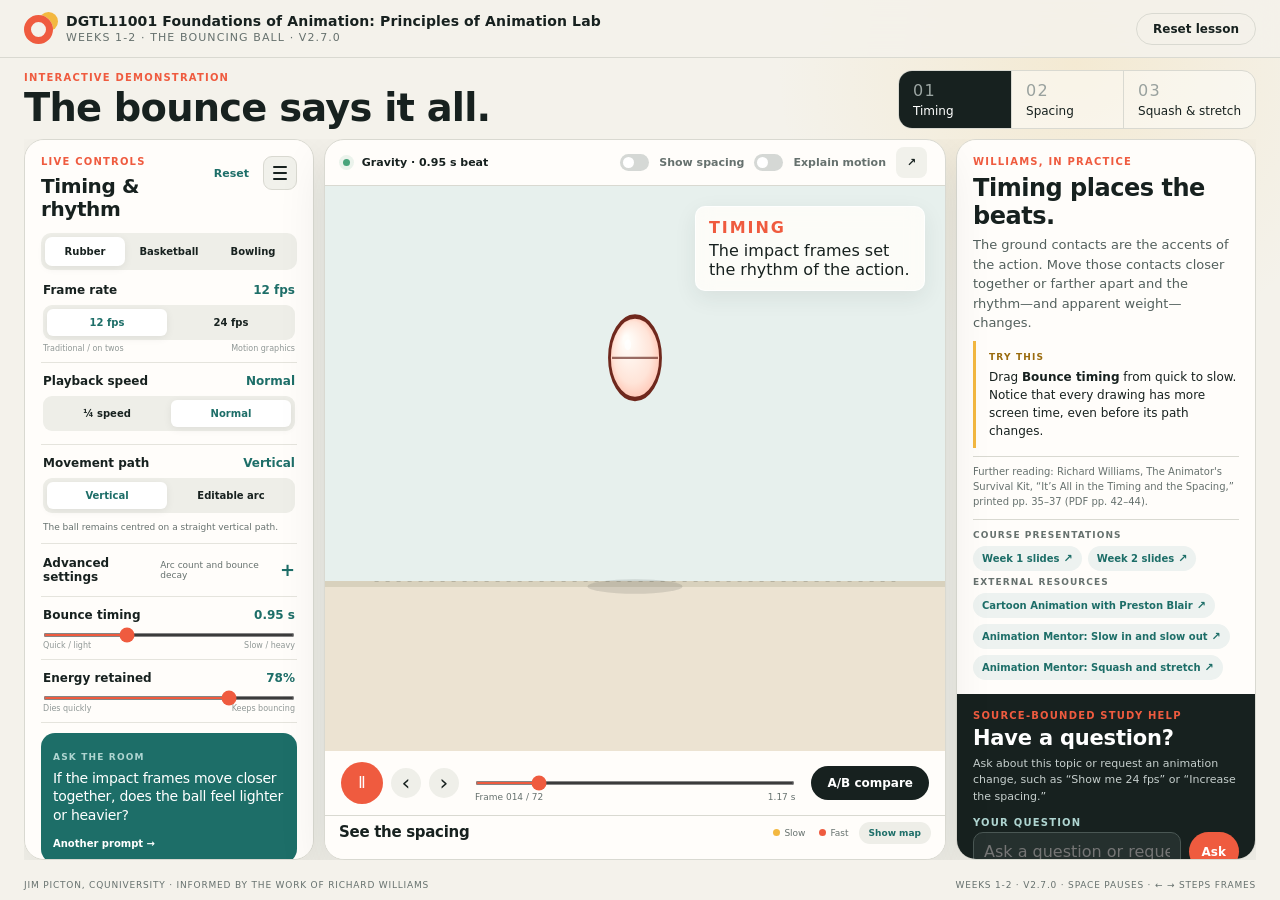
==== index.html @ 155cbda6 "Fixed Arcs activity" ====
<!doctype html>
<html lang="en">
<head>
  <meta charset="utf-8">
  <meta name="viewport" content="width=device-width, initial-scale=1">
  <title>DGTL11001 Foundations of Animation: Principles of Animation Lab</title>
  <meta name="description" content="An interactive teaching utility for timing, spacing, slow in and out, and squash and stretch.">
  <link rel="stylesheet" href="styles.css">
</head>
<body>
  <header class="topbar">
    <div class="brand">
      <span class="brand-mark" aria-hidden="true"></span>
      <div><strong>DGTL11001 Foundations of Animation: Principles of Animation Lab</strong><span>Weeks 1-2 · The bouncing ball · v1.7.0</span></div>
    </div>
    <button class="button ghost" id="resetAll">Reset lesson</button>
  </header>

  <main>
    <section class="intro">
      <p class="eyebrow">Interactive demonstration</p>
      <h1>The bounce says it all.</h1>
      <p class="lede">Change one principle at a time. Watch the motion, pause on a frame, then reveal the spacing that created it.</p>
      <div class="principle-tabs" role="tablist" aria-label="Teaching focus">
        <button class="tab active" data-focus="timing">01 <span>Timing</span></button>
        <button class="tab" data-focus="spacing">02 <span>Spacing</span></button>
        <button class="tab" data-focus="squash">03 <span>Squash & stretch</span></button>
      </div>
    </section>

    <div class="workspace-grid" id="workspaceGrid">
    <section class="lab-grid">
      <div class="stage-card" id="stageCard">
        <div class="stage-toolbar">
          <div>
            <span class="status-dot"></span>
            <span id="motionLabel">Natural bounce</span>
          </div>
          <div class="toolbar-actions">
            <label class="toggle"><input type="checkbox" id="onionToggle"><span></span>Show spacing</label>
            <label class="toggle"><input type="checkbox" id="explainToggle"><span></span>Explain motion</label>
            <button class="icon-button" id="fullscreenBtn" aria-label="Expand stage" title="Expand stage">↗</button>
          </div>
        </div>
        <div class="canvas-wrap" id="canvasWrap">
          <canvas id="stage" aria-label="Animated bouncing ball demonstration"></canvas>
          <div class="stage-note" id="stageNote"><strong>Timing</strong><span>The impact frames set the rhythm of the action.</span></div>
        </div>
        <div class="transport">
          <button class="play-button" id="playBtn" aria-label="Pause animation">Ⅱ</button>
          <button class="step-button" id="prevFrame" aria-label="Previous frame">‹</button>
          <button class="step-button" id="nextFrame" aria-label="Next frame">›</button>
          <div class="scrubber-wrap">
            <input id="scrubber" type="range" min="0" max="143" value="0" aria-label="Animation frame">
            <div class="scrubber-meta"><span id="frameReadout">Frame 001 / 144</span><span id="timeReadout">0.00 s</span></div>
          </div>
          <button class="button compare" id="compareBtn">A/B compare</button>
        </div>
        <article class="spacing-card embedded-spacing drawer-collapsed" id="spacingDrawer">
          <div class="card-heading"><div><p class="eyebrow">Frame map</p><h2>See the spacing</h2></div><div class="drawer-actions"><div class="legend"><span><i class="dot slow"></i>Slow</span><span><i class="dot fast"></i>Fast</span></div><button class="drawer-toggle" id="spacingDrawerToggle" aria-expanded="false" aria-controls="spacingContent">Show map</button></div></div>
          <div class="spacing-content" id="spacingContent">
            <canvas id="spacingMap" aria-label="Diagram of sequential ball positions"></canvas>
            <p class="caption">Close positions read as slow movement. Wide gaps read as fast movement. The frame rate has not changed.</p>
          </div>
        </article>
      </div>

      <aside class="controls-card" id="controlsCard">
        <div class="panel-heading"><div class="control-heading-copy"><p class="eyebrow">Live controls</p><h2 id="controlTitle">Timing & rhythm</h2></div><div class="panel-actions"><button class="text-button" id="resetFocus">Reset</button><button class="dock-button" id="controlsDockToggle" aria-label="Collapse live controls" aria-expanded="true" title="Collapse live controls"><span></span><span></span><span></span></button></div></div>

        <div class="preset-row" aria-label="Material presets">
          <button class="preset active" data-preset="rubber">Rubber</button>
          <button class="preset" data-preset="basketball">Basketball</button>
          <button class="preset" data-preset="bowling">Bowling</button>
        </div>

        <div class="control-group always-visible">
          <label><span>Frame rate</span><output id="fpsOut">12 fps</output></label>
          <div class="choice-row" aria-label="Frame rate">
            <button class="choice active" data-fps="12">12 fps</button>
            <button class="choice" data-fps="24">24 fps</button>
          </div>
          <div class="range-labels"><span>Traditional / on twos</span><span>Motion graphics</span></div>
        </div>
        <div class="control-group always-visible">
          <label><span>Playback speed</span><output id="speedOut">Normal</output></label>
          <div class="choice-row" aria-label="Playback speed">
            <button class="choice" data-speed="0.25">¼ speed</button>
            <button class="choice active" data-speed="1">Normal</button>
          </div>
        </div>
        <div class="control-group always-visible">
          <label><span>Movement path</span><output id="pathOut">Vertical</output></label>
          <div class="choice-row" aria-label="Movement path">
            <button class="choice active" data-path="vertical">Vertical</button>
            <button class="choice" data-path="arc">Editable arc</button>
          </div>
          <p class="control-help" id="pathHelp">Drag the three path points on the stage to set the contacts and apex.</p>
        </div>
        <details class="advanced-controls" id="advancedControls">
          <summary><span>Advanced settings</span><small>Arc count and bounce decay</small></summary>
        <div class="control-group always-visible hidden" id="arcCountGroup">
          <label for="arcCount"><span>Arc bounces</span><output id="arcCountOut">3</output></label>
          <input id="arcCount" type="range" min="1" max="6" step="1" value="3">
          <div class="range-labels"><span>Single arc</span><span>Six bounces</span></div>
          <p class="control-help">Each generated arc retains the selected percentage of energy.</p>
        </div>
        <div class="control-group always-visible" id="verticalLoopGroup">
          <label><span>Vertical bounce</span><output id="loopOut">Constant</output></label>
          <div class="choice-row" aria-label="Vertical bounce behaviour">
            <button class="choice" data-loop="decay">Decay</button>
            <button class="choice active" data-loop="constant">Constant height</button>
          </div>
          <p class="control-help">Constant height creates a seamless repeating exercise loop.</p>
        </div>
        </details>

        <div class="control-group" data-groups="timing">
          <label for="tempo"><span>Bounce timing</span><output id="tempoOut">0.95 s</output></label>
          <input id="tempo" type="range" min="0.55" max="1.8" step="0.05" value="0.95">
          <div class="range-labels"><span>Quick / light</span><span>Slow / heavy</span></div>
        </div>
        <div class="control-group" data-groups="timing spacing">
          <label for="decay"><span>Energy retained</span><output id="decayOut">78%</output></label>
          <input id="decay" type="range" min="35" max="92" step="1" value="78">
          <div class="range-labels"><span>Dies quickly</span><span>Keeps bouncing</span></div>
        </div>
        <div class="control-group" data-groups="spacing">
          <label for="spacing"><span>Spacing model</span><output id="spacingOut">Gravity</output></label>
          <input id="spacing" type="range" min="0" max="2" step="1" value="2">
          <div class="segmented-labels"><span>Even</span><span>Soft</span><span>Gravity</span></div>
        </div>
        <div class="control-group" data-groups="squash">
          <label for="squash"><span>Squash & stretch</span><output id="squashOut">48%</output></label>
          <input id="squash" type="range" min="0" max="80" step="1" value="48">
          <div class="range-labels"><span>Rigid</span><span>Elastic</span></div>
        </div>
        <div class="control-group" data-groups="squash">
          <label for="impact"><span>Impact duration</span><output id="impactOut">4 fr</output></label>
          <input id="impact" type="range" min="1" max="8" step="1" value="4">
          <div class="range-labels"><span>Snappy</span><span>Soft</span></div>
        </div>

        <div class="question-card"><span>Ask the room</span><p id="promptText">If the impact frames stay fixed, what can spacing alone change?</p><button id="newPrompt">Another prompt →</button></div>
      </aside>
    </section>

    <section class="readout-grid">
      <article class="lesson-card">
        <p class="eyebrow">Williams, in practice</p>
        <h2 id="lessonTitle">Timing places the beats.</h2>
        <p id="lessonCopy">The ground contacts are the accents of the action. Move those contacts closer together or farther apart and the rhythm—and apparent weight—changes.</p>
        <div class="lesson-callout"><span>Try this</span><p id="tryThis">Drag <b>Bounce timing</b> from quick to slow. Notice that every drawing has more screen time, even before its path changes.</p></div>
        <p class="source-note" id="sourceNote">Further reading: Richard Williams, <cite>The Animator's Survival Kit</cite>, “It’s All in the Timing and the Spacing,” printed pp. 35–37.</p>
        <nav class="course-resources" aria-label="Course presentations">
          <span>Course presentations</span>
          <a href="https://docs.google.com/presentation/d/1iBo5OyaN4sjvoCp92qWSaAlMNOlbYj4q3wPBBEreIAo/edit?slide=id.gc6f73a04f_0_0#slide=id.gc6f73a04f_0_0" target="_blank" rel="noopener">Week 1 slides <b>↗</b></a>
          <a href="https://docs.google.com/presentation/d/148BvL4nyMlw9BvBBL7QyGmwcDrSj25bIpliIRhYz2Uc/edit?slide=id.gb1fca5a94a_0_56#slide=id.gb1fca5a94a_0_56" target="_blank" rel="noopener">Week 2 slides <b>↗</b></a>
          <span>External Resources</span>
          <a href="https://www.oreilly.com/library/view/cartoon-animation-with/9781633228917/" target="_blank" rel="noopener">Cartoon Animation with Preston Blair <b>↗</b></a>
          <a href="https://www.animationmentor.com/blog/slow-in-and-slow-out-the-12-basic-principles-of-animation/" target="_blank" rel="noopener">Animation Mentor: Slow in and slow out <b>↗</b></a>
          <a href="https://www.animationmentor.com/blog/squash-and-stretch-the-12-basic-principles-of-animation/page/25/?et_blog=&amp;targetCategory=All" target="_blank" rel="noopener">Animation Mentor: Squash and stretch <b>↗</b></a>
        </nav>
        <div class="integrated-question" aria-labelledby="questionTitle">
          <p class="eyebrow">Source-bounded study help</p>
          <h3 id="questionTitle">Have a question?</h3>
          <p>Ask about this topic or request an animation change, such as “Show me 24 fps” or “Increase the spacing.”</p>
          <form class="question-form" id="studentQuestionForm">
            <label for="studentQuestion">Your question</label>
            <div class="question-entry">
              <input id="studentQuestion" type="text" autocomplete="off" placeholder="Ask a question or request a change…" required>
              <button class="button" type="submit">Ask</button>
            </div>
            <div class="source-answer hidden" id="sourceAnswer" aria-live="polite">
              <strong>Williams-grounded answers</strong>
              <span>I can explain Williams' principles and adjust recognised animation settings while we explore your question.</span>
              <div class="answer-resources" id="answerResources"></div>
            </div>
          </form>
        </div>
      </article>
    </section>
    </div>
  </main>

  <footer><span>Jim Picton, CQUniversity · Informed by the work of Richard Williams</span><span>Weeks 1-2 · v1.7.0 · Space pauses · ← → steps frames</span></footer>
  <script src="app.js?v=2.7.0"></script>
</body>
</html>
---- styles.css ----
:root{--ink:#17211f;--muted:#66716e;--paper:#f4f2eb;--card:#fffdfa;--line:#d9d9d1;--accent:#ef5b3f;--teal:#1d6e68;--yellow:#f3b840;--shadow:0 18px 50px rgba(26,38,35,.09)}
*{box-sizing:border-box}html{background:var(--paper);color:var(--ink);font-family:Inter,ui-sans-serif,system-ui,-apple-system,"Segoe UI",sans-serif}body{margin:0;background:radial-gradient(circle at 84% 7%,rgba(243,184,64,.14),transparent 22%),var(--paper)}button,input{font:inherit}button{color:inherit}.topbar{height:76px;padding:0 clamp(24px,4vw,72px);display:flex;align-items:center;justify-content:space-between;border-bottom:1px solid var(--line);background:rgba(244,242,235,.88);backdrop-filter:blur(14px);position:sticky;top:0;z-index:5}.brand{display:flex;align-items:center;gap:13px}.brand-mark{width:29px;height:29px;border:7px solid var(--accent);border-radius:50%;box-shadow:10px -8px 0 -5px var(--yellow)}.brand strong,.brand span{display:block}.brand strong{font-size:14px;letter-spacing:.01em}.brand span{font-size:11px;color:var(--muted);margin-top:2px;text-transform:uppercase;letter-spacing:.1em}.button,.icon-button,.step-button,.play-button,.text-button,.preset,.tab,.question-card button{border:0;cursor:pointer}.button{border-radius:999px;padding:10px 16px;font-size:12px;font-weight:700}.ghost{background:transparent;border:1px solid var(--line)}main{max-width:1440px;margin:auto;padding:56px clamp(24px,4vw,72px) 30px}.intro{display:grid;grid-template-columns:minmax(420px,1fr) auto;grid-template-areas:"eye tabs" "title tabs" "lede tabs";gap:4px 48px;align-items:end;margin-bottom:35px}.eyebrow{grid-area:eye;text-transform:uppercase;letter-spacing:.14em;font-weight:800;font-size:10px;color:var(--accent);margin:0 0 8px}.intro h1{grid-area:title;font-family:Georgia,serif;font-size:clamp(42px,5vw,72px);font-weight:500;letter-spacing:-.045em;line-height:.98;margin:0}.lede{grid-area:lede;max-width:720px;color:var(--muted);font-size:15px;line-height:1.55;margin:14px 0 0}.principle-tabs{grid-area:tabs;display:flex;align-items:stretch;border:1px solid var(--line);border-radius:14px;overflow:hidden;background:rgba(255,255,255,.45)}.tab{min-width:126px;text-align:left;padding:14px 18px;background:transparent;color:#99a19e;font:700 10px/1.2 inherit;letter-spacing:.08em}.tab+ .tab{border-left:1px solid var(--line)}.tab span{display:block;color:var(--ink);font-size:12px;letter-spacing:0;margin-top:7px}.tab.active{background:var(--ink);color:#9ca6a3}.tab.active span{color:white}.lab-grid{display:grid;grid-template-columns:minmax(0,2fr) minmax(310px,.75fr);gap:20px}.stage-card,.controls-card,.spacing-card,.lesson-card{background:var(--card);border:1px solid var(--line);border-radius:20px;box-shadow:var(--shadow);overflow:hidden}.stage-toolbar{height:58px;display:flex;align-items:center;justify-content:space-between;padding:0 18px;border-bottom:1px solid var(--line);font-size:11px;font-weight:750}.status-dot{display:inline-block;width:7px;height:7px;border-radius:50%;background:#48a47b;margin-right:8px;box-shadow:0 0 0 4px rgba(72,164,123,.11)}.toolbar-actions,.toggle{display:flex;align-items:center;gap:10px}.toggle{cursor:pointer;color:var(--muted);font-weight:600}.toggle input{display:none}.toggle>span{width:29px;height:17px;border-radius:20px;background:#d5d8d5;position:relative}.toggle>span:after{content:"";position:absolute;width:11px;height:11px;border-radius:50%;background:white;left:3px;top:3px;transition:.2s}.toggle input:checked+span{background:var(--teal)}.toggle input:checked+span:after{transform:translateX(12px)}.icon-button{width:31px;height:31px;border-radius:8px;background:#f1f1eb}.canvas-wrap{height:clamp(390px,43vw,590px);position:relative;background:linear-gradient(#e7f0ed 0 70%,#d8d1bd 70% 71%,#ece3d2 71%);overflow:hidden}.canvas-wrap canvas{width:100%;height:100%;display:block}.stage-note{position:absolute;left:20px;top:20px;max-width:230px;padding:11px 13px;border-radius:10px;background:rgba(255,253,250,.88);backdrop-filter:blur(9px);border:1px solid rgba(255,255,255,.75);box-shadow:0 7px 22px rgba(34,51,47,.08)}.stage-note strong,.stage-note span{display:block}.stage-note strong{font:700 10px/1.2 inherit;text-transform:uppercase;letter-spacing:.12em;color:var(--accent);margin-bottom:4px}.stage-note span{font:600 11px/1.35 inherit}.transport{min-height:76px;display:flex;align-items:center;gap:8px;padding:12px 16px}.play-button{width:42px;height:42px;border-radius:50%;background:var(--accent);color:white;font-size:15px}.step-button{width:30px;height:30px;background:#efefe9;border-radius:50%;font-size:22px;line-height:1}.scrubber-wrap{flex:1;padding:0 8px}.scrubber-wrap input{width:100%}.scrubber-meta{display:flex;justify-content:space-between;font-size:9px;color:var(--muted);font-variant-numeric:tabular-nums;margin-top:3px}.compare{background:var(--ink);color:white}.controls-card{padding:22px;display:flex;flex-direction:column}.panel-heading,.card-heading{display:flex;justify-content:space-between;align-items:flex-start}.panel-heading h2,.card-heading h2,.lesson-card h2{font:500 24px/1.1 Georgia,serif;margin:0}.text-button{background:none;color:var(--teal);font-size:11px;font-weight:750}.preset-row{display:grid;grid-template-columns:repeat(3,1fr);gap:4px;background:#eeeee8;border-radius:10px;padding:4px;margin:22px 0 7px}.preset{padding:9px 5px;background:transparent;border-radius:7px;font-size:10px;font-weight:700}.preset.active{background:white;box-shadow:0 2px 8px rgba(0,0,0,.07)}.control-group{padding:19px 2px 16px;border-bottom:1px solid #e5e4dd}.control-group.hidden{display:none}.control-group label{display:flex;justify-content:space-between;font-size:12px;font-weight:750}.control-group output{color:var(--teal);font-variant-numeric:tabular-nums}.control-group input,.scrubber-wrap input{accent-color:var(--accent);height:4px;margin:16px 0 4px}.control-group input{width:100%}.range-labels,.segmented-labels{display:flex;justify-content:space-between;font-size:8px;color:#909896}.question-card{margin-top:auto;background:var(--teal);color:white;border-radius:14px;padding:18px;margin-top:20px}.question-card>span,.lesson-callout>span{font-size:9px;text-transform:uppercase;letter-spacing:.13em;font-weight:800;color:#afd5d1}.question-card p{font:500 16px/1.32 Georgia,serif;margin:8px 0 14px}.question-card button{background:none;color:white;padding:0;font-size:10px;font-weight:750}.readout-grid{display:grid;grid-template-columns:1.55fr 1fr;gap:20px;margin-top:20px}.spacing-card,.lesson-card{padding:24px}.spacing-card canvas{width:100%;height:160px;display:block;margin-top:10px}.legend{display:flex;gap:14px;font-size:9px;color:var(--muted)}.dot{width:7px;height:7px;border-radius:50%;display:inline-block;margin-right:4px}.slow{background:var(--yellow)}.fast{background:var(--accent)}.caption,.source-note{font-size:10px;line-height:1.5;color:var(--muted);margin:6px 0 0}.lesson-card h2{font-size:29px;margin:7px 0 9px}.lesson-card>p:not(.eyebrow,.source-note){font-size:12px;line-height:1.55;color:var(--muted)}.lesson-callout{border-left:3px solid var(--yellow);padding:8px 0 8px 13px;margin:17px 0}.lesson-callout span{color:#9a6b0d}.lesson-callout p{font-size:11px;line-height:1.45;margin:4px 0}.source-note{border-top:1px solid var(--line);padding-top:12px}footer{max-width:1440px;margin:auto;padding:20px clamp(24px,4vw,72px) 35px;display:flex;justify-content:space-between;color:var(--muted);font-size:9px;text-transform:uppercase;letter-spacing:.09em}.canvas-wrap:fullscreen{height:100vh;background:linear-gradient(#e7f0ed 0 76%,#d8d1bd 76% 77%,#ece3d2 77%)}
@media(max-width:900px){.intro{grid-template-columns:1fr;grid-template-areas:"eye" "title" "lede" "tabs"}.principle-tabs{margin-top:20px}.lab-grid,.readout-grid{grid-template-columns:1fr}.controls-card{min-height:650px}.canvas-wrap{height:460px}}
@media(max-width:560px){main{padding-inline:14px}.topbar{padding-inline:14px}.brand span,.ghost{display:none}.principle-tabs{overflow:auto}.tab{min-width:112px}.transport{flex-wrap:wrap}.scrubber-wrap{order:3;flex-basis:100%}.compare{margin-left:auto}.canvas-wrap{height:390px}.stage-note{max-width:190px}.readout-grid{display:block}.lesson-card{margin-top:16px}}
.choice-row{display:grid;grid-template-columns:1fr 1fr;gap:4px;background:#eeeee8;border-radius:9px;padding:4px;margin:13px 0 6px}.choice{border:0;border-radius:6px;background:transparent;padding:8px 6px;cursor:pointer;font-size:10px;font-weight:750}.choice.active{background:white;color:var(--teal);box-shadow:0 2px 8px rgba(0,0,0,.07)}.control-help{font-size:9px;line-height:1.4;color:var(--muted);margin:8px 0 0}.canvas-wrap.path-editing canvas{cursor:grab}.canvas-wrap.path-editing canvas:active{cursor:grabbing}
.question-panel{display:grid;grid-template-columns:.8fr 1.2fr;gap:36px;margin-top:20px;padding:28px;background:var(--ink);color:white;border-radius:20px;box-shadow:var(--shadow)}.question-intro h2{font:500 32px/1.05 Georgia,serif;margin:7px 0 10px}.question-intro>p:not(.eyebrow){max-width:520px;color:#b9c3c0;font-size:12px;line-height:1.6;margin:0}.question-form label{display:block;font-size:10px;font-weight:800;text-transform:uppercase;letter-spacing:.11em;color:#afd5d1;margin-bottom:8px}.question-entry{display:flex;gap:8px}.question-entry input{min-width:0;flex:1;border:1px solid #4a5754;border-radius:10px;background:#25302e;color:white;padding:12px 13px;outline:none}.question-entry input:focus{border-color:var(--yellow)}.question-entry .button{background:var(--accent);color:white;padding-inline:22px}.source-answer{display:flex;flex-direction:column;gap:4px;margin-top:12px;padding:13px 14px;border-radius:10px;background:#25302e;border-left:3px solid var(--yellow)}.source-answer strong{font-size:10px;color:var(--yellow);text-transform:uppercase;letter-spacing:.1em}.source-answer span{font-size:11px;line-height:1.5;color:#d5dcda}
@media(max-width:760px){.question-panel{grid-template-columns:1fr}.question-entry{flex-direction:column}.question-entry .button{align-self:flex-start}}
footer{flex-wrap:wrap;gap:10px 24px}
.workspace-grid{display:grid;grid-template-columns:minmax(0,2fr) minmax(310px,.75fr);gap:20px;align-items:start;transition:grid-template-columns .25s ease}.workspace-grid>.lab-grid,.workspace-grid>.readout-grid{display:contents}.workspace-grid .stage-card{grid-column:1;grid-row:1}.workspace-grid .controls-card{grid-column:2;grid-row:1;max-height:calc(100vh - 110px);overflow-y:auto}.workspace-grid .spacing-card{grid-column:1;grid-row:2}.workspace-grid .lesson-card{grid-column:2;grid-row:2}.panel-actions{display:flex;align-items:center;gap:8px}.dock-button{width:34px;height:34px;border:1px solid var(--line);border-radius:9px;background:#f1f1eb;display:flex;flex-direction:column;align-items:center;justify-content:center;gap:4px;cursor:pointer}.dock-button span{display:block;width:14px;height:2px;border-radius:2px;background:var(--ink)}.workspace-grid.controls-collapsed{grid-template-columns:minmax(0,1fr) 64px}.controls-card.collapsed{padding:10px;min-height:64px;align-self:start;position:sticky;top:92px;overflow:visible}.controls-card.collapsed>:not(.panel-heading){display:none}.controls-card.collapsed .control-heading-copy,.controls-card.collapsed #resetFocus{display:none}.controls-card.collapsed .panel-heading{justify-content:center}.controls-card.collapsed .panel-actions{display:block}.workspace-grid.controls-collapsed .lesson-card{grid-column:1;grid-row:3}
.workspace-grid>.question-panel{grid-column:1/-1}
@media(max-width:900px){.workspace-grid,.workspace-grid.controls-collapsed{display:block}.workspace-grid>.lab-grid,.workspace-grid>.readout-grid{display:grid}.workspace-grid .stage-card,.workspace-grid .controls-card,.workspace-grid .spacing-card,.workspace-grid .lesson-card,.workspace-grid.controls-collapsed .lesson-card{grid-column:auto;grid-row:auto}.workspace-grid .controls-card{max-height:none;overflow:visible}.controls-card.collapsed{position:static;margin-top:20px}.readout-grid{margin-top:20px}}
@media(min-width:1100px) and (min-height:780px){html,body{height:100%;overflow:hidden}body{display:grid;grid-template-rows:58px minmax(0,1fr) 30px}.topbar{height:58px;padding-inline:24px;position:relative}.topbar .button{padding-block:8px}main{width:100%;max-width:none;min-height:0;padding:12px 24px 10px;display:grid;grid-template-rows:auto minmax(0,1fr);gap:10px}.intro{grid-template-columns:minmax(0,1fr) auto;grid-template-areas:"eye tabs" "title tabs";margin:0;gap:0 28px;align-items:center}.intro .eyebrow{margin-bottom:3px}.intro h1{font-size:clamp(30px,3vw,46px);line-height:1}.intro .lede{display:none}.principle-tabs{align-self:center}.tab{min-width:112px;padding:10px 14px}.tab span{margin-top:4px}.workspace-grid{min-height:0;height:100%;grid-template-columns:minmax(0,1fr) clamp(310px,25vw,390px);grid-template-rows:minmax(250px,1fr) minmax(155px,.42fr) minmax(178px,.48fr);gap:10px}.workspace-grid .stage-card{grid-column:1;grid-row:1 / span 2;min-height:0;display:grid;grid-template-rows:46px minmax(0,1fr) 64px}.stage-toolbar{height:46px}.canvas-wrap{height:auto;min-height:0}.transport{min-height:64px;padding-block:8px}.workspace-grid .controls-card{grid-column:2;grid-row:1;max-height:none;height:100%;min-height:0;padding:16px;overflow-y:auto}.panel-heading h2{font-size:20px}.preset-row{margin:12px 0 2px}.control-group{padding:11px 2px 9px}.control-group input{margin:10px 0 2px}.choice-row{margin:8px 0 4px}.question-card{padding:12px;margin-top:10px}.question-card p{font-size:14px;margin:5px 0 8px}.workspace-grid .lesson-card{grid-column:2;grid-row:2;padding:16px;min-height:0;overflow:auto}.lesson-card h2{font-size:23px;margin:4px 0 5px}.lesson-card>p:not(.eyebrow,.source-note){margin:5px 0;font-size:11px}.lesson-callout{margin:8px 0;padding-block:4px}.source-note{padding-top:7px;margin-top:5px}.workspace-grid .spacing-card{grid-column:1;grid-row:3;padding:14px 18px;min-height:0}.spacing-card .card-heading h2{font-size:20px}.spacing-card canvas{height:88px;margin-top:2px}.spacing-card .caption{margin-top:0}.workspace-grid .question-panel{grid-column:2;grid-row:3;margin:0;padding:14px;display:block;min-height:0;overflow:auto}.question-intro h2{font-size:22px;margin:2px 0 4px}.question-intro>p:not(.eyebrow){font-size:10px;line-height:1.35}.question-form{margin-top:8px}.question-form label{margin-bottom:4px}.question-entry input{padding:9px 10px}.question-entry .button{padding:8px 13px}.source-answer{margin-top:7px;padding:8px 10px}.source-answer span{font-size:10px;line-height:1.35}footer{max-width:none;margin:0;padding:0 24px;align-items:center}.workspace-grid.controls-collapsed{grid-template-columns:minmax(0,1fr) 64px}.workspace-grid.controls-collapsed .stage-card{grid-row:1 / span 2}.workspace-grid.controls-collapsed .spacing-card{grid-column:1;grid-row:3}.workspace-grid.controls-collapsed .lesson-card,.workspace-grid.controls-collapsed .question-panel{display:none}}
@media(min-width:1100px) and (min-height:780px){main{height:calc(100dvh - 88px);overflow:hidden}.workspace-grid{height:auto;overflow:hidden}.workspace-grid .controls-card{height:auto;max-height:100%;align-self:stretch}}
@media(min-width:1500px) and (min-height:780px){.workspace-grid{grid-template-columns:minmax(0,1fr) clamp(300px,20vw,370px) clamp(300px,19vw,350px);grid-template-rows:minmax(0,1fr) 178px}.workspace-grid .stage-card{grid-column:1;grid-row:1}.workspace-grid .spacing-card{grid-column:1;grid-row:2}.workspace-grid .controls-card{grid-column:2;grid-row:1 / span 2}.workspace-grid .lesson-card{grid-column:3;grid-row:1}.workspace-grid .question-panel{grid-column:3;grid-row:2}.workspace-grid.controls-collapsed{grid-template-columns:minmax(0,1fr) 64px clamp(300px,19vw,350px)}.workspace-grid.controls-collapsed .stage-card{grid-column:1;grid-row:1}.workspace-grid.controls-collapsed .spacing-card{grid-column:1;grid-row:2}.workspace-grid.controls-collapsed .controls-card{grid-column:2;grid-row:1}.workspace-grid.controls-collapsed .lesson-card{display:block;grid-column:3;grid-row:1}.workspace-grid.controls-collapsed .question-panel{display:block;grid-column:3;grid-row:2}}
@media(min-width:1100px) and (min-height:780px){.workspace-grid{grid-template-columns:clamp(290px,22vw,350px) minmax(0,1fr) clamp(300px,23vw,370px);grid-template-rows:minmax(0,1fr) 178px}.workspace-grid .controls-card{grid-column:1;grid-row:1 / span 2}.workspace-grid .stage-card{grid-column:2;grid-row:1}.workspace-grid .spacing-card{grid-column:2;grid-row:2}.workspace-grid .lesson-card{grid-column:3;grid-row:1}.workspace-grid .question-panel{grid-column:3;grid-row:2}.workspace-grid.controls-collapsed{grid-template-columns:64px minmax(0,1fr) clamp(300px,23vw,370px)}.workspace-grid.controls-collapsed .controls-card{grid-column:1;grid-row:1}.workspace-grid.controls-collapsed .stage-card{grid-column:2;grid-row:1}.workspace-grid.controls-collapsed .spacing-card{grid-column:2;grid-row:2}.workspace-grid.controls-collapsed .lesson-card{display:block;grid-column:3;grid-row:1}.workspace-grid.controls-collapsed .question-panel{display:block;grid-column:3;grid-row:2}}
.integrated-question{margin:16px -16px -16px;padding:16px;background:var(--ink);color:white;border-radius:0 0 19px 19px}.integrated-question .eyebrow{margin-bottom:5px}.integrated-question h3{font:500 24px/1.1 Georgia,serif;margin:0 0 6px}.integrated-question>p:not(.eyebrow){font-size:10px;line-height:1.45;color:#c6cfcd;margin:0}.integrated-question .question-form{margin-top:12px}.integrated-question .question-form label{color:#afd5d1}.integrated-question .source-answer{background:#25302e}
@media(min-width:1100px) and (min-height:780px){.workspace-grid .lesson-card,.workspace-grid.controls-collapsed .lesson-card{grid-column:3;grid-row:1 / span 2;display:block}.workspace-grid .lesson-card{padding:16px;overflow-y:auto}.integrated-question{margin-top:14px}.integrated-question .question-entry{display:grid;grid-template-columns:minmax(0,1fr) auto}}
/* Unified type hierarchy */
.intro h1,.panel-heading h2,.card-heading h2,.lesson-card h2,.question-intro h2,.integrated-question h3,.question-card p{font-family:Inter,ui-sans-serif,system-ui,-apple-system,"Segoe UI",sans-serif;letter-spacing:-.02em}.intro h1{font-weight:750}.panel-heading h2,.card-heading h2,.lesson-card h2,.integrated-question h3{font-weight:720;line-height:1.15}.lesson-card h2{font-size:24px}.lesson-card>p:not(.eyebrow,.source-note),.lesson-callout p,.source-note,.integrated-question>p:not(.eyebrow),.source-answer span{font-family:Inter,ui-sans-serif,system-ui,-apple-system,"Segoe UI",sans-serif;letter-spacing:0;line-height:1.5}.lesson-card>p:not(.eyebrow,.source-note){font-size:13px;color:#53605d}.lesson-callout p{font-size:12px}.source-note{font-size:10px}.integrated-question h3{font-size:21px;letter-spacing:-.01em}.integrated-question>p:not(.eyebrow){font-size:11px}.eyebrow,.question-form label,.source-answer strong{letter-spacing:.12em}.button,.choice,.preset,.tab,.text-button,.dock-button,input,output{font-family:Inter,ui-sans-serif,system-ui,-apple-system,"Segoe UI",sans-serif}
/* Keep the stage and frame map in separate, non-overlapping grid tracks. */
@media(min-width:1100px) and (min-height:780px){.workspace-grid{grid-template-rows:minmax(0,1fr) 178px}.workspace-grid .stage-card{height:100%;min-height:0;max-height:100%;overflow:hidden;isolation:isolate;display:grid;grid-template-rows:46px minmax(0,1fr) 64px}.workspace-grid .stage-card .canvas-wrap{height:100%;min-height:0;max-height:100%;overflow:hidden}.workspace-grid .stage-card .transport{height:64px;min-height:64px;position:relative;z-index:2;background:var(--card)}.workspace-grid .spacing-card{height:178px;min-height:0;max-height:178px;overflow:hidden;position:relative;z-index:3;background:var(--card)}.workspace-grid .spacing-card canvas{height:82px;max-height:82px}.workspace-grid .lesson-card{height:100%;max-height:100%;min-height:0}}
.course-resources{display:flex;align-items:center;flex-wrap:wrap;gap:6px;margin-top:10px;padding-top:10px;border-top:1px solid var(--line)}.course-resources>span{width:100%;font-size:9px;font-weight:800;letter-spacing:.12em;text-transform:uppercase;color:var(--muted)}.course-resources a,.answer-resources a{display:inline-flex;align-items:center;gap:4px;border-radius:999px;padding:6px 9px;background:#edf2f0;color:var(--teal);font-size:10px;font-weight:700;text-decoration:none}.course-resources a:hover,.answer-resources a:hover{background:#dfeae7}.course-resources b{font-size:11px}.answer-resources{display:flex;flex-wrap:wrap;gap:6px;margin-top:7px}.answer-resources a{background:#34413e;color:#d5eeea}.answer-resources:empty{display:none}
.canvas-wrap:fullscreen{background:linear-gradient(#e7f0ed 0 70%,#d8d1bd 70% 71%,#ece3d2 71%)}
.stage-note{left:auto;right:20px}.stage-note{text-align:left}@media(max-width:560px){.stage-note{left:auto;right:12px}}
/* The frame map is physically contained by the stage card, so zoom cannot layer the two panels. */
.stage-card .embedded-spacing{box-shadow:none;border:0;border-top:1px solid var(--line);border-radius:0;padding:12px 18px;background:var(--card)}
@media(min-width:1100px) and (min-height:780px){.workspace-grid .stage-card,.workspace-grid.controls-collapsed .stage-card{grid-column:2;grid-row:1 / span 2;grid-template-rows:46px minmax(0,1fr) 64px 150px}.workspace-grid .stage-card .embedded-spacing{grid-column:1!important;grid-row:4!important;width:100%;height:150px;min-height:150px;max-height:150px;overflow:hidden;position:relative;z-index:4;padding:10px 18px}.workspace-grid .stage-card .embedded-spacing canvas{width:100%;height:62px;max-height:62px;margin-top:0}.workspace-grid .stage-card .embedded-spacing .card-heading h2{font-size:18px}.workspace-grid .stage-card .embedded-spacing .eyebrow{margin-bottom:1px}.workspace-grid .stage-card .embedded-spacing .caption{margin-top:0}.workspace-grid .lesson-card,.workspace-grid.controls-collapsed .lesson-card{grid-column:3;grid-row:1 / span 2}}
.advanced-controls{border-bottom:1px solid #e5e4dd}.advanced-controls summary{list-style:none;display:flex;align-items:center;justify-content:space-between;gap:12px;padding:12px 2px;cursor:pointer;font-size:12px;font-weight:750}.advanced-controls summary::-webkit-details-marker{display:none}.advanced-controls summary:after{content:"+";font-size:18px;color:var(--teal)}.advanced-controls[open] summary:after{content:"−"}.advanced-controls summary small{margin-left:auto;color:var(--muted);font-size:9px;font-weight:500}.advanced-controls .control-group:last-child{border-bottom:0}.source-answer.hidden{display:none}.drawer-actions{display:flex;align-items:center;gap:10px}.drawer-toggle{border:0;border-radius:999px;padding:6px 10px;background:#eeeee8;color:var(--teal);font-size:9px;font-weight:750;cursor:pointer}.embedded-spacing.drawer-collapsed .spacing-content{display:none}
@media(min-width:1100px) and (min-height:780px){.workspace-grid .stage-card,.workspace-grid.controls-collapsed .stage-card{grid-template-rows:46px minmax(0,1fr) 64px 44px}.workspace-grid .stage-card.spacing-open,.workspace-grid.controls-collapsed .stage-card.spacing-open{grid-template-rows:46px minmax(0,1fr) 64px 150px}.workspace-grid .stage-card .embedded-spacing{height:44px;min-height:44px;max-height:44px;padding:6px 14px}.workspace-grid .stage-card.spacing-open .embedded-spacing{height:150px;min-height:150px;max-height:150px;padding:10px 18px}.workspace-grid .stage-card .embedded-spacing .card-heading{align-items:center}.workspace-grid .stage-card .embedded-spacing .card-heading h2{font-size:15px}.workspace-grid .stage-card .embedded-spacing .eyebrow{display:none}.workspace-grid .stage-card.spacing-open .embedded-spacing .eyebrow{display:block}.workspace-grid .stage-card.spacing-open .embedded-spacing .card-heading h2{font-size:18px}}
@media(min-width:1100px) and (min-height:780px){.workspace-grid .stage-card.spacing-open,.workspace-grid.controls-collapsed .stage-card.spacing-open{grid-template-rows:46px minmax(0,1fr) 64px 220px}.workspace-grid .stage-card.spacing-open .embedded-spacing{height:220px;min-height:220px;max-height:220px}.workspace-grid .stage-card.spacing-open .embedded-spacing canvas{height:142px;max-height:142px}}
.source-answer span{white-space:pre-line;line-height:1.55}
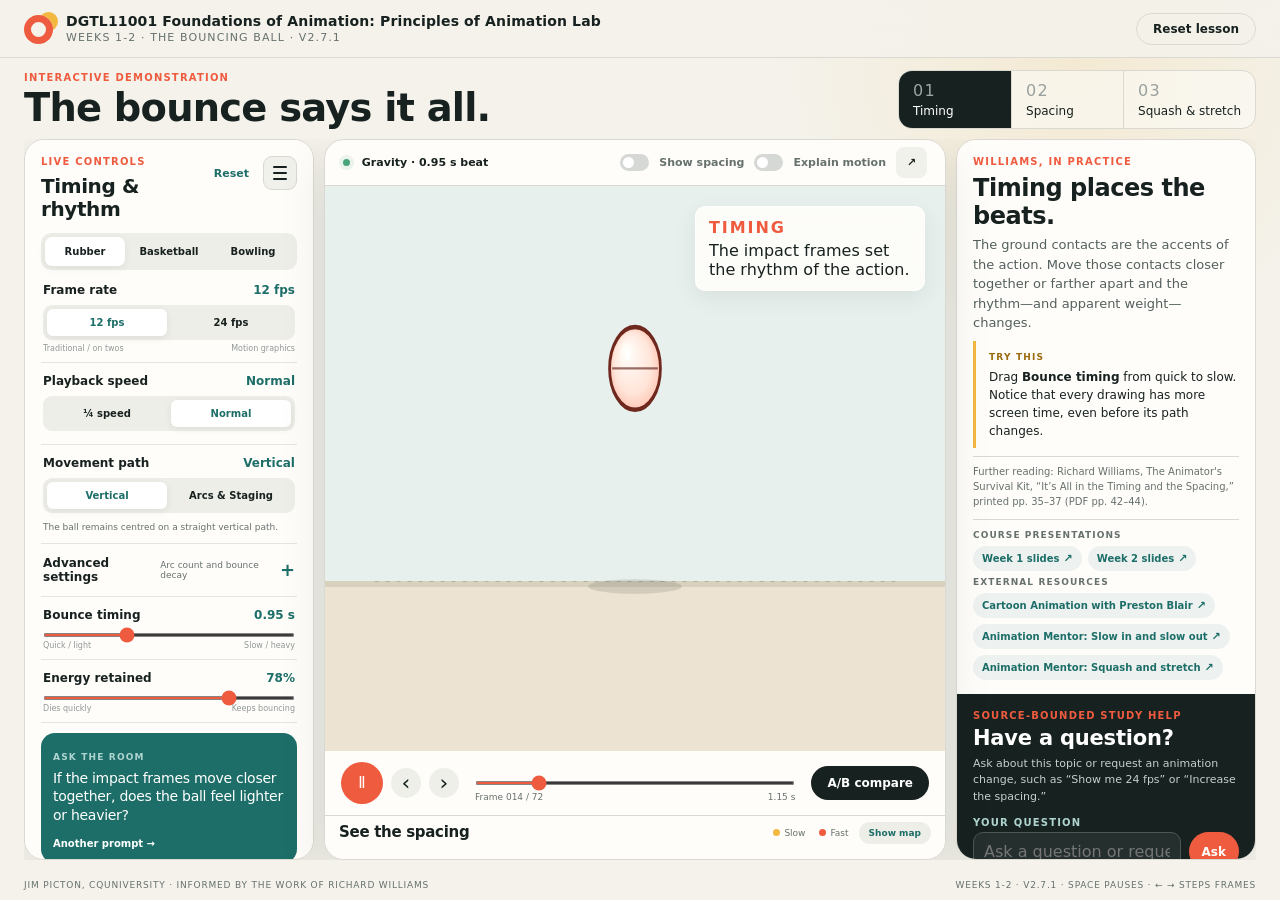
==== commit 5c515870: "Minor adjustments to Week 1 Arcs & Staging" ====
--- a/index.html
+++ b/index.html
@@ -93,7 +93,7 @@
           <label><span>Movement path</span><output id="pathOut">Vertical</output></label>
           <div class="choice-row" aria-label="Movement path">
             <button class="choice active" data-path="vertical">Vertical</button>
-            <button class="choice" data-path="arc">Editable arc</button>
+            <button class="choice" data-path="arc">Arcs &amp; Staging</button>
           </div>
           <p class="control-help" id="pathHelp">Drag the three path points on the stage to set the contacts and apex.</p>
         </div>
@@ -184,6 +184,6 @@
   </main>
 
   <footer><span>Jim Picton, CQUniversity · Informed by the work of Richard Williams</span><span>Weeks 1-2 · v1.7.0 · Space pauses · ← → steps frames</span></footer>
-  <script src="app.js?v=2.7.0"></script>
+  <script src="app.js?v=2.7.1"></script>
 </body>
 </html>
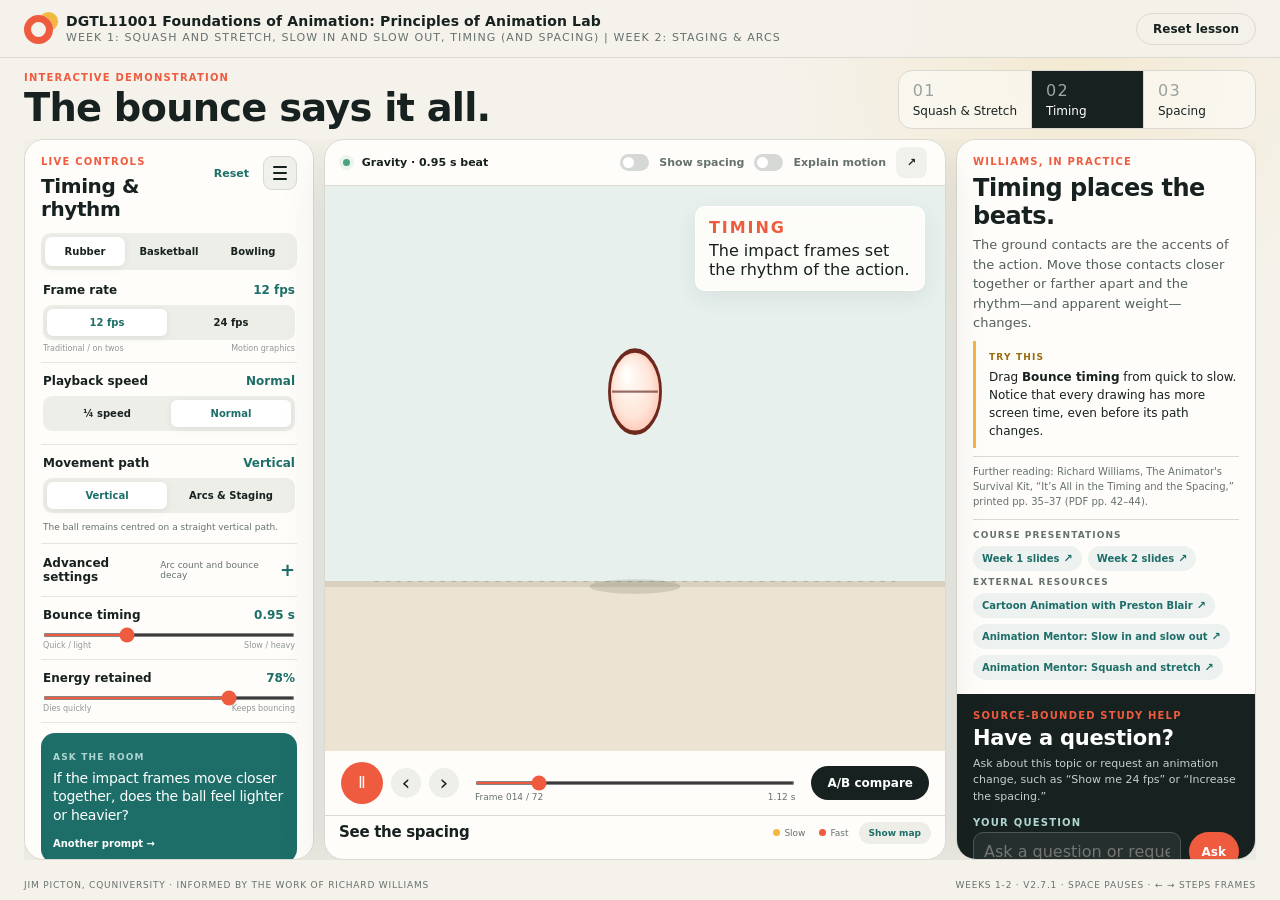
==== commit c151b6d6: "Heading fixes" ====
--- a/index.html
+++ b/index.html
@@ -11,7 +11,7 @@
   <header class="topbar">
     <div class="brand">
       <span class="brand-mark" aria-hidden="true"></span>
-      <div><strong>DGTL11001 Foundations of Animation: Principles of Animation Lab</strong><span>Weeks 1-2 · The bouncing ball · v1.7.0</span></div>
+      <div><strong>DGTL11001 Foundations of Animation: Principles of Animation Lab</strong><span>Week 1: Squash and Stretch, Slow In and Slow Out, Timing (and Spacing) | Week 2: Staging &amp; Arcs</span></div>
     </div>
     <button class="button ghost" id="resetAll">Reset lesson</button>
   </header>
@@ -22,9 +22,9 @@
       <h1>The bounce says it all.</h1>
       <p class="lede">Change one principle at a time. Watch the motion, pause on a frame, then reveal the spacing that created it.</p>
       <div class="principle-tabs" role="tablist" aria-label="Teaching focus">
-        <button class="tab active" data-focus="timing">01 <span>Timing</span></button>
-        <button class="tab" data-focus="spacing">02 <span>Spacing</span></button>
-        <button class="tab" data-focus="squash">03 <span>Squash & stretch</span></button>
+        <button class="tab" data-focus="squash">01 <span>Squash &amp; Stretch</span></button>
+        <button class="tab active" data-focus="timing">02 <span>Timing</span></button>
+        <button class="tab" data-focus="spacing">03 <span>Spacing</span></button>
       </div>
     </section>
 
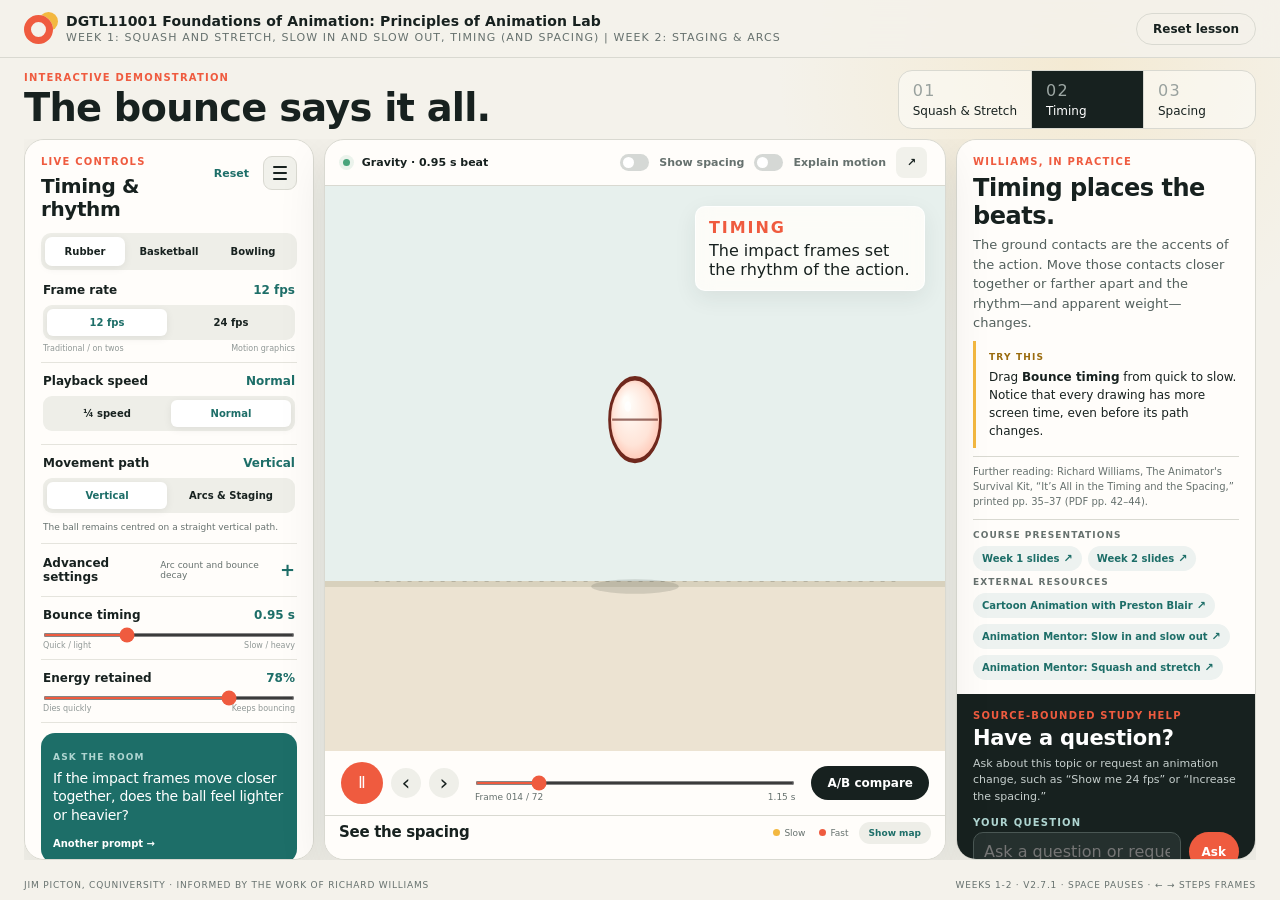
==== commit f865c484: "Fixes" ====
--- a/index.html
+++ b/index.html
@@ -183,7 +183,7 @@
     </div>
   </main>
 
-  <footer><span>Jim Picton, CQUniversity · Informed by the work of Richard Williams</span><span>Weeks 1-2 · v1.7.0 · Space pauses · ← → steps frames</span></footer>
-  <script src="app.js?v=2.7.1"></script>
+  <footer><span>Jim Picton, CQUniversity · Informed by the work of Richard Williams</span><span>Weeks 1-2 · v2.7.2 · Space pauses · ← → steps frames</span></footer>
+  <script src="app.js?v=2.7.2"></script>
 </body>
 </html>
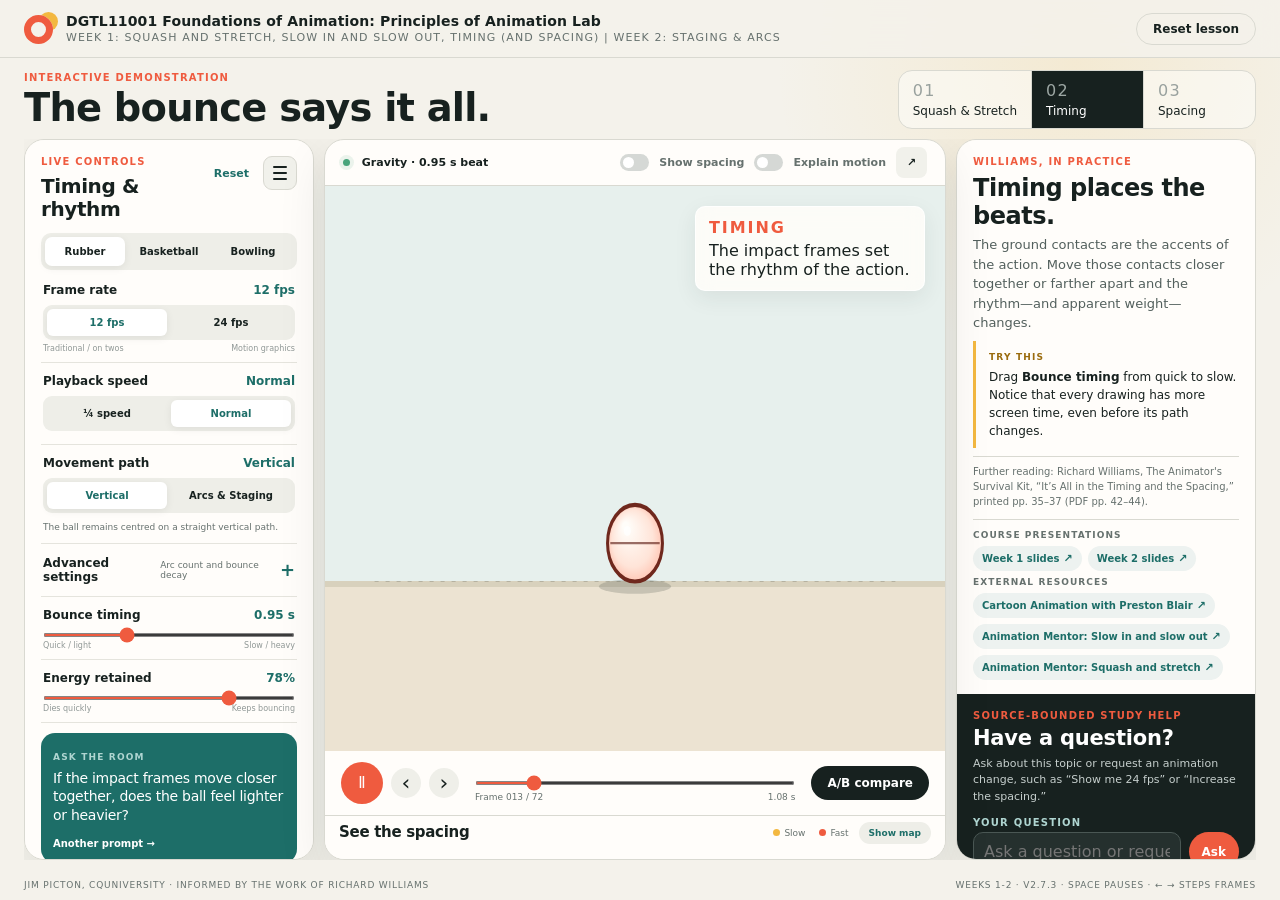
==== commit 81f0c148: "Ground plane fixes" ====
--- a/index.html
+++ b/index.html
@@ -183,7 +183,7 @@
     </div>
   </main>
 
-  <footer><span>Jim Picton, CQUniversity · Informed by the work of Richard Williams</span><span>Weeks 1-2 · v2.7.2 · Space pauses · ← → steps frames</span></footer>
-  <script src="app.js?v=2.7.2"></script>
+  <footer><span>Jim Picton, CQUniversity · Informed by the work of Richard Williams</span><span>Weeks 1-2 · v2.7.3 · Space pauses · ← → steps frames</span></footer>
+  <script src="app.js?v=2.7.3"></script>
 </body>
 </html>
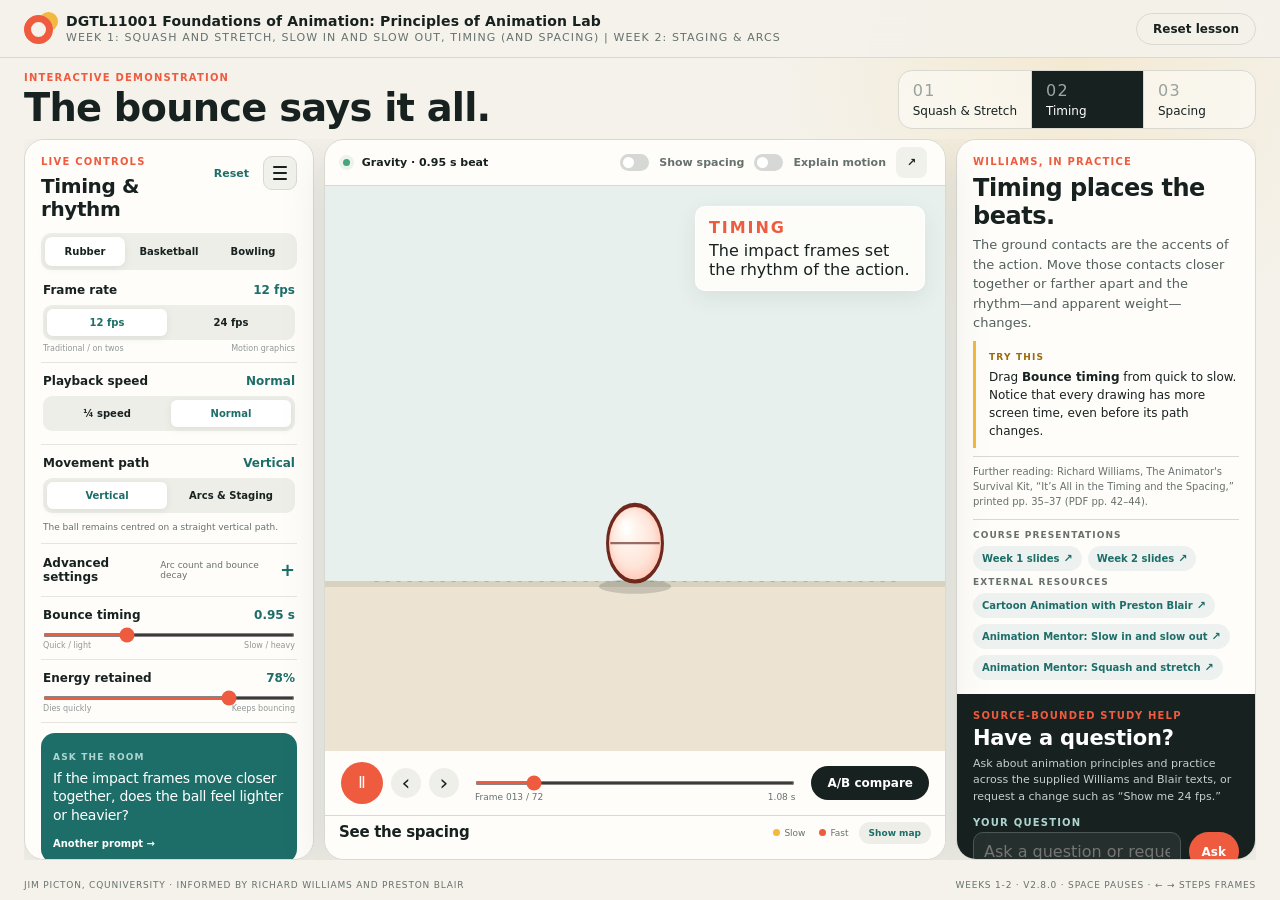
==== commit e09ecc3b: "Fixes to question system" ====
--- a/index.html
+++ b/index.html
@@ -164,7 +164,7 @@
         <div class="integrated-question" aria-labelledby="questionTitle">
           <p class="eyebrow">Source-bounded study help</p>
           <h3 id="questionTitle">Have a question?</h3>
-          <p>Ask about this topic or request an animation change, such as “Show me 24 fps” or “Increase the spacing.”</p>
+          <p>Ask about animation principles and practice across the supplied Williams and Blair texts, or request a change such as “Show me 24 fps.”</p>
           <form class="question-form" id="studentQuestionForm">
             <label for="studentQuestion">Your question</label>
             <div class="question-entry">
@@ -172,8 +172,8 @@
               <button class="button" type="submit">Ask</button>
             </div>
             <div class="source-answer hidden" id="sourceAnswer" aria-live="polite">
-              <strong>Williams-grounded answers</strong>
-              <span>I can explain Williams' principles and adjust recognised animation settings while we explore your question.</span>
+              <strong>Williams and Blair answers</strong>
+              <span>I can explain principles from both supplied books and adjust recognised animation settings.</span>
               <div class="answer-resources" id="answerResources"></div>
             </div>
           </form>
@@ -183,7 +183,8 @@
     </div>
   </main>
 
-  <footer><span>Jim Picton, CQUniversity · Informed by the work of Richard Williams</span><span>Weeks 1-2 · v2.7.3 · Space pauses · ← → steps frames</span></footer>
-  <script src="app.js?v=2.7.3"></script>
+  <footer><span>Jim Picton, CQUniversity · Informed by Richard Williams and Preston Blair</span><span>Weeks 1-2 · v2.8.0 · Space pauses · ← → steps frames</span></footer>
+  <script src="study-help.js?v=1.0.0"></script>
+  <script src="app.js?v=2.8.0"></script>
 </body>
 </html>
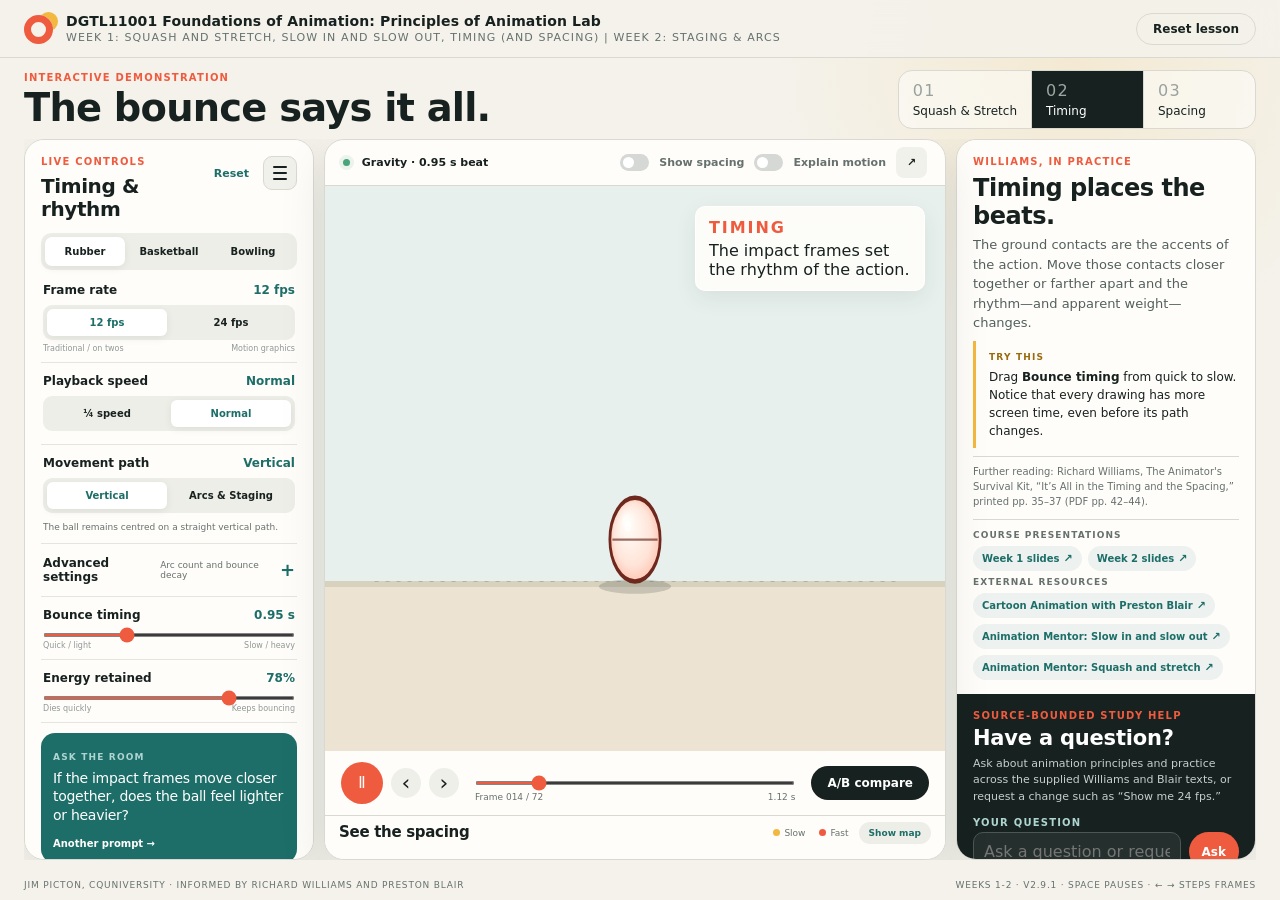
==== commit 5d6e6538: "Update week2 principles of animation" ====
--- a/index.html
+++ b/index.html
@@ -183,8 +183,8 @@
     </div>
   </main>
 
-  <footer><span>Jim Picton, CQUniversity · Informed by Richard Williams and Preston Blair</span><span>Weeks 1-2 · v2.8.0 · Space pauses · ← → steps frames</span></footer>
+  <footer><span>Jim Picton, CQUniversity · Informed by Richard Williams and Preston Blair</span><span>Weeks 1-2 · v2.9.1 · Space pauses · ← → steps frames</span></footer>
   <script src="study-help.js?v=1.0.0"></script>
-  <script src="app.js?v=2.8.0"></script>
+  <script src="app.js?v=2.9.1"></script>
 </body>
 </html>
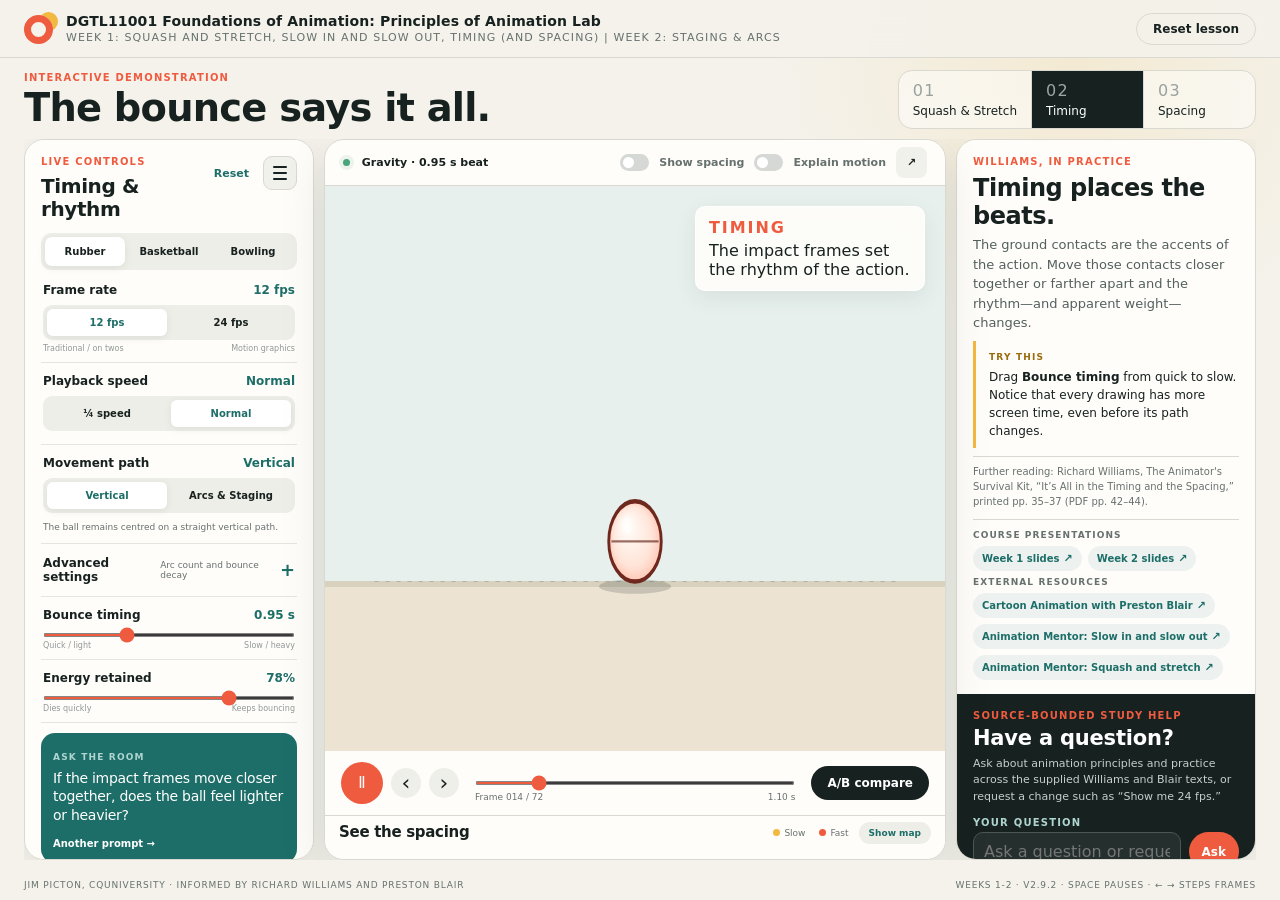
==== commit ba2deadb: "Week 2 updates" ====
--- a/index.html
+++ b/index.html
@@ -183,8 +183,8 @@
     </div>
   </main>
 
-  <footer><span>Jim Picton, CQUniversity · Informed by Richard Williams and Preston Blair</span><span>Weeks 1-2 · v2.9.1 · Space pauses · ← → steps frames</span></footer>
+  <footer><span>Jim Picton, CQUniversity · Informed by Richard Williams and Preston Blair</span><span>Weeks 1-2 · v2.9.2 · Space pauses · ← → steps frames</span></footer>
   <script src="study-help.js?v=1.0.0"></script>
-  <script src="app.js?v=2.9.1"></script>
+  <script src="app.js?v=2.9.2"></script>
 </body>
 </html>
